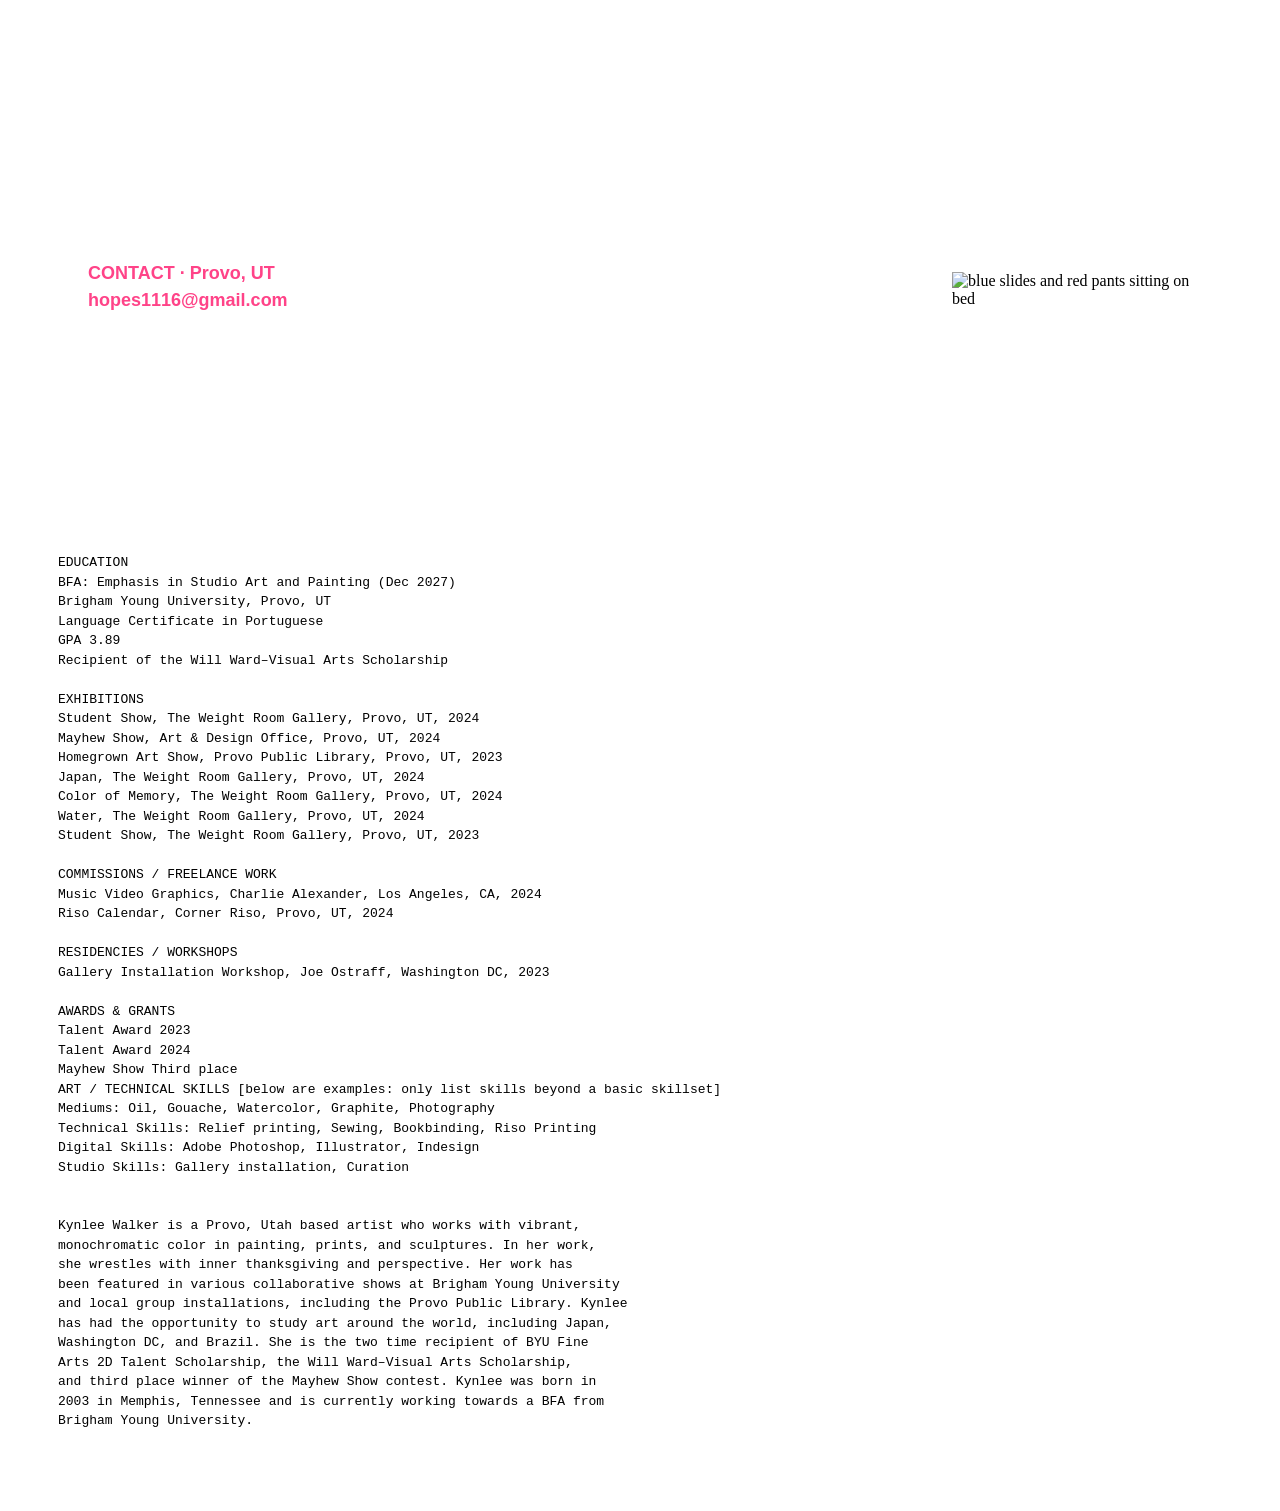
==== about.html @ 53f140f8 "Add files via upload" ====
<!DOCTYPE html>
<html lang="en">
<head>
    <meta charset="UTF-8">
    <meta name="viewport" content="width=device-width, initial-scale=1.0">
    <title>About/CV</title>
      <header class="top-bar">
     <span><h2><a href="index.html">Kynlee Walker</a></h2></span>
     <span><h3><a href="works.html">Works</a></h3></span>
     <span><h3><a href="blog.html">Photos</a></h3></span>
     <span><h3><a href="about.html">About/CV</a></h3></span>

</header>
</head>
<body>
    
<section class="split-section">
  <div class="split-text">
    <pre>
     <p class="smaller">
<h4>
CONTACT ∙ Provo, UT
hopes1116@gmail.com 
<a href="https://www.instagram.com/artofkynlee">Instagram</a>
    </h4></p>
  </div>
  <div class="split-image">
    <img src="Photos/profile.jpg" alt="blue slides and red pants sitting on bed">
 </pre>
</div>
</section>
  <pre> 
    
    <p class="small">

EDUCATION
BFA: Emphasis in Studio Art and Painting (Dec 2027)
Brigham Young University, Provo, UT
Language Certificate in Portuguese
GPA 3.89
Recipient of the Will Ward–Visual Arts Scholarship
 
EXHIBITIONS
Student Show, The Weight Room Gallery, Provo, UT, 2024
Mayhew Show, Art & Design Office, Provo, UT, 2024
Homegrown Art Show, Provo Public Library, Provo, UT, 2023
Japan, The Weight Room Gallery, Provo, UT, 2024
Color of Memory, The Weight Room Gallery, Provo, UT, 2024
Water, The Weight Room Gallery, Provo, UT, 2024
Student Show, The Weight Room Gallery, Provo, UT, 2023
 
COMMISSIONS / FREELANCE WORK 
Music Video Graphics, Charlie Alexander, Los Angeles, CA, 2024
Riso Calendar, Corner Riso, Provo, UT, 2024
 
RESIDENCIES / WORKSHOPS 
Gallery Installation Workshop, Joe Ostraff, Washington DC, 2023
 
AWARDS & GRANTS
Talent Award 2023
Talent Award 2024
Mayhew Show Third place 
ART / TECHNICAL SKILLS [below are examples: only list skills beyond a basic skillset]
Mediums: Oil, Gouache, Watercolor, Graphite, Photography
Technical Skills: Relief printing, Sewing, Bookbinding, Riso Printing
Digital Skills: Adobe Photoshop, Illustrator, Indesign
Studio Skills: Gallery installation, Curation


Kynlee Walker is a Provo, Utah based artist who works with vibrant, 
monochromatic color in painting, prints, and sculptures. In her work, 
she wrestles with inner thanksgiving and perspective. Her work has 
been featured in various collaborative shows at Brigham Young University 
and local group installations, including the Provo Public Library. Kynlee 
has had the opportunity to study art around the world, including Japan, 
Washington DC, and Brazil. She is the two time recipient of BYU Fine
Arts 2D Talent Scholarship, the Will Ward–Visual Arts Scholarship, 
and third place winner of the Mayhew Show contest. Kynlee was born in 
2003 in Memphis, Tennessee and is currently working towards a BFA from 
Brigham Young University.

    </p>
</pre>

</body>
</html>

<link rel="stylesheet" href="stylesheet.css">
---- stylesheet.css ----
html{
   background-image: url(images/website_background.jpg);
   background-size: 100%;
   background-attachment: fixed;
}

.grid-container {
display: grid;
grid-template-columns: (3, 1fr);
gap: 16px;
height: 750px;
row-gap: 40px;  
grid-template-areas:
"1 2 3";
background-color: blue;
}

.grid-container img {
  width: 100%;
  aspect-ratio: 1 / 1; /* Forces uniform squares (or use a fixed height like 250px) */
  object-fit: cover; /* Crops images cleanly to fill the box without stretching */
  display: block; /* Removes tiny whitespace gaps beneath images */
  border-radius: 8px; /* Optional rounded corners */
}

.top-bar {
  display: flex; 
  justify-content: space-between;
  color: white;
  padding: 15px 0;
  padding-left: 15px;
  padding-right: 15px;
}


h2{
    font-size: 35px;
    padding-top: 0px;
    color: rgb(255, 67, 136);
    font-family:'Segoe UI', Tahoma, Geneva, Verdana, sans-serif
}

h3{
    color: rgb(255, 255, 255);
    padding-top: 20px;
     font-family:'Segoe UI', Tahoma, Geneva, Verdana, sans-serif
}

a,
a:visited,
a:hover,
a:active {
  color: #ffffff;
}
a{
  text-decoration: none;
  transition: color 0.3s ease;
}
a:hover {
  color: rgb(255, 67, 136);
}

.gallery2 {
display: grid;
gap: 2.5rem;
padding: 1rem 3rem;
grid-template-columns: repeat(6, 1fr);
grid-auto-rows: minmax(5em, auto);
align-items:start;
}

.gallery2 div:nth-child(1) { grid-column: 1/4; grid-row: 2; }
.gallery2 div:nth-child(2) { grid-column: 2/4; grid-row: 1; }
.gallery2 div:nth-child(3) { grid-column: 4/6; grid-row: 2; }
.gallery2 div:nth-child(4) { grid-column: 2/5; grid-row: 3; }
.gallery2 div:nth-child(5) { grid-column: 5/7; grid-row: 3; }
.gallery2 div:nth-child(6) { grid-column: 1/4; grid-row: 4; }
.gallery2 div:nth-child(7) { grid-column: 2/5; grid-row: 5; }
.gallery2 div:nth-child(8) { grid-column: 2/6; grid-row: 6; }
.gallery2 div:nth-child(9) { grid-column: 5/7; grid-row: 5; }
.gallery2 div:nth-child(10) { grid-column: 4/6; grid-row: 7; }
.gallery2 div:nth-child(11) { grid-column: 1/4; grid-row: 8; }
.gallery2 div:nth-child(12) { grid-column: 4/7; grid-row: 8; }
.gallery2 div:nth-child(14) { grid-column: 5/7; grid-row: 9; }
.gallery2 div:nth-child(13) { grid-column: 2/5; grid-row: 10; }
.gallery2 div:nth-child(15) { grid-column: 5/7; grid-row: 10; }
.gallery2 div:nth-child(16) { grid-column: 4/7; grid-row: 11; }
.gallery2 div:nth-child(17) { grid-column: 3/6; grid-row: 12; }
.gallery2 div:nth-child(18) { grid-column: 1/3; grid-row: 12; }
.gallery2 div:nth-child(19) { grid-column: 5/7; grid-row: 13; }
.gallery2 div:nth-child(20) { grid-column: 1/4; grid-row: 14; }
.gallery2 div:nth-child(21) { grid-column: 4/7; grid-row: 15; }
.gallery2 div:nth-child(22) { grid-column: 1/3; grid-row: 15; }


.gallery3 img {
  width: 100%;
  height: 100%;
  object-fit: contain;
  display: block;
  cursor:alias;
  transition: transform 0.2s ease;
  border: none;      
  padding: 0;      
  box-shadow: none;
}

.gallery3 {
display: grid;
gap: 2.5rem;
padding: 1rem 3rem;
grid-template-columns: repeat(6, 1fr);
grid-auto-rows: minmax(5em, auto);
align-items:start;
}

.gallery3 div:nth-child(1) { grid-column: 1/3; grid-row: 1; }
.gallery3 div:nth-child(2) { grid-column: 3/5; grid-row: 1; }
.gallery3 div:nth-child(3) { grid-column: 5/7; grid-row: 1; }

.gallery3 img:hover {
  transform: scale(1.02);
}

.gallery2 img {
  width: 100%;
  height: 100%;
  object-fit: contain;
  display: block;
  cursor: zoom-in;
  transition: transform 0.2s ease;
  border: 12px solid #ffffff;
}

.gallery2 img,
.gallery2 video {
  width: 100%;
  height: auto;
  display: block;
  border: 12px solid #ffffff;
  box-sizing: border-box;
  
}

.gallery2 video:hover {
  transform: scale(1.02);
}

.gallery2 img:hover {
  transform: scale(1.02);
}

#photo-lightbox {
  border: none;
  padding: 0;
  margin: auto; /* Centers the dialog cleanly */
  background: transparent;
  width: 100vw;
  height: 100vh;
  max-width: 100vw;
  max-height: 100vh;
  overflow: hidden;
}

#photo-lightbox::backdrop {
  background: rgba(236, 148, 194, 0.85);
 
}

#lightbox-img {
  display: block;
  width: auto;
  height: auto;
  max-width: 90vw;  /* Leaves 5vw breathing room on left and right */
  max-height: 82vh; /* Leaves room at top and bottom for caption and close button */
  object-fit: contain; /* Guarantees the entire uncropped photo stays visible */

}

#lightbox-caption {
  color:rgb(226, 255, 63);
  margin-top: 0.75rem;
  font-family:Tahoma, Geneva, Verdana, sans-serif;
  font-size: 0.95rem;
  text-align: center;
}

#close-lightbox {
  position: fixed;
  top: 1.5rem;
  right: 2rem;
  background: none;
  border: none;
  cursor: pointer;
  align-items: center;
  justify-content: center;
  transition: opacity 0.2s ease, transform 0.2s ease;
  font-family: Verdana, Geneva, Tahoma, sans-serif;
  color: rgb(255, 63, 172);
}

#close-lightbox img {
  width: 80px;  /* Adjust to your preferred icon width */
  height: 80px; /* Adjust to your preferred icon height */
  object-fit: contain;
  display: block;
  border: none;
  box-shadow: none;
  pointer-events: none;
}
#close-lightbox:focus {
outline: none;
}

#lightbox-img,
#lightbox-video {
  max-width: 90vw;
  max-height: 82vh;
  width: auto;
  height: auto;
  box-sizing: border-box;
}

#lightbox-img[hidden],
#lightbox-video[hidden] {
  display: none;
}

.back-btn {
    position: fixed;
  top: 1.5rem;   /* Distance from the top edge of the screen */
  left: 2rem;    /* Distance from the left edge of the screen */
  z-index: 1000;
  display: inline-block;
  padding: 10px 10px;
  background-color: #345134;
  color: #ff8dba;
  text-decoration: none;
  border-radius: 5px;
  font-family: sans-serif;
  font-weight: bold;
  transition: background-color 0.2s ease;
}

.back-btn:hover {
  background-color: #dbff71;
}

.link-container {
  display: flex;
  justify-content: center; /* Centers the link and image horizontally */
  width: 100%;
}
.photo-link img {
  width: 300px; /* Adjust as needed */
  transition: filter 0.3s ease;
}
  .photo-link:hover img {
  filter:hue-rotate(290deg)
  }

#photo-lightbox[open] {
  display: flex;
  flex-direction: column;
  align-items: center;
  justify-content: center;
  text-align: center;
  gap: 1.5rem;
}

#photo-lightbox[open]:has(.lightbox-stage) {
  flex-direction: row;
  gap: 1.5rem;
}

.lightbox-stage {
  display: flex;
  flex-direction: column;
  align-items: center;
  text-align: center;
}

#slide-counter {
  color: #ff408c;
  font-family: 'Segoe UI', Tahoma, Geneva, Verdana, sans-serif;
  font-size: 0.8rem;
}

.nav-arrow {
  background: transparent;
  border: none;
  color: #ff408c;
  font-size: 2rem;
  padding: 0.5rem 0.75rem;
  cursor: pointer;
  transition: opacity 0.2s ease, transform 0.2s ease;
}
.nav-arrow:hover {
  opacity: 0.6;
  transform: scale(1.1);
}

.nav-arrow[hidden] {
  display: none;
}

p.small {
  line-height: 1.5;
   width: 300px;
   padding-left: 50px;
}

.split-section {
  display: grid;
  grid-template-columns: 3fr 1fr; /* 75% left column, 25% right column */
  align-items: center;
  gap: 3rem;
  max-width: 1200px;
  margin: 0 auto;
  box-sizing: border-box;
}

.split-text {
  line-height: 1.5;
  margin-top: 0;
  margin-bottom: 0;
  padding-left: 3rem;
}

.split-image img {
  width: 100%;
  height: auto;
  display: block;
  box-sizing: border-box;
  padding-right: 3rem;
}

@media (max-width: 500px) {
  .split-section {
    grid-template-columns: 1fr;
  }
}

p.smaller {
  line-height: 1.5;
   width: 300px;
   padding-left: 50px;
    font-family: 'Segoe UI', Tahoma, Geneva, Verdana, sans-serif;
}

h4{
    font-size: 18px;
    padding-top: 0px;
    color: rgb(255, 67, 136);
    font-family:'Segoe UI', Tahoma, Geneva, Verdana, sans-serif
}

.group-caption {
  margin: 1.5rem 0 0 0; /* Space between the white border and the words */
  font-family: 'Segoe UI', Tahoma, Geneva, Verdana, sans-serif;
  font-size: 1rem;
  color: #fffffe;
  text-align: center;    /* Change to 'left' if you want flush-left labels */
  cursor: pointer;
}
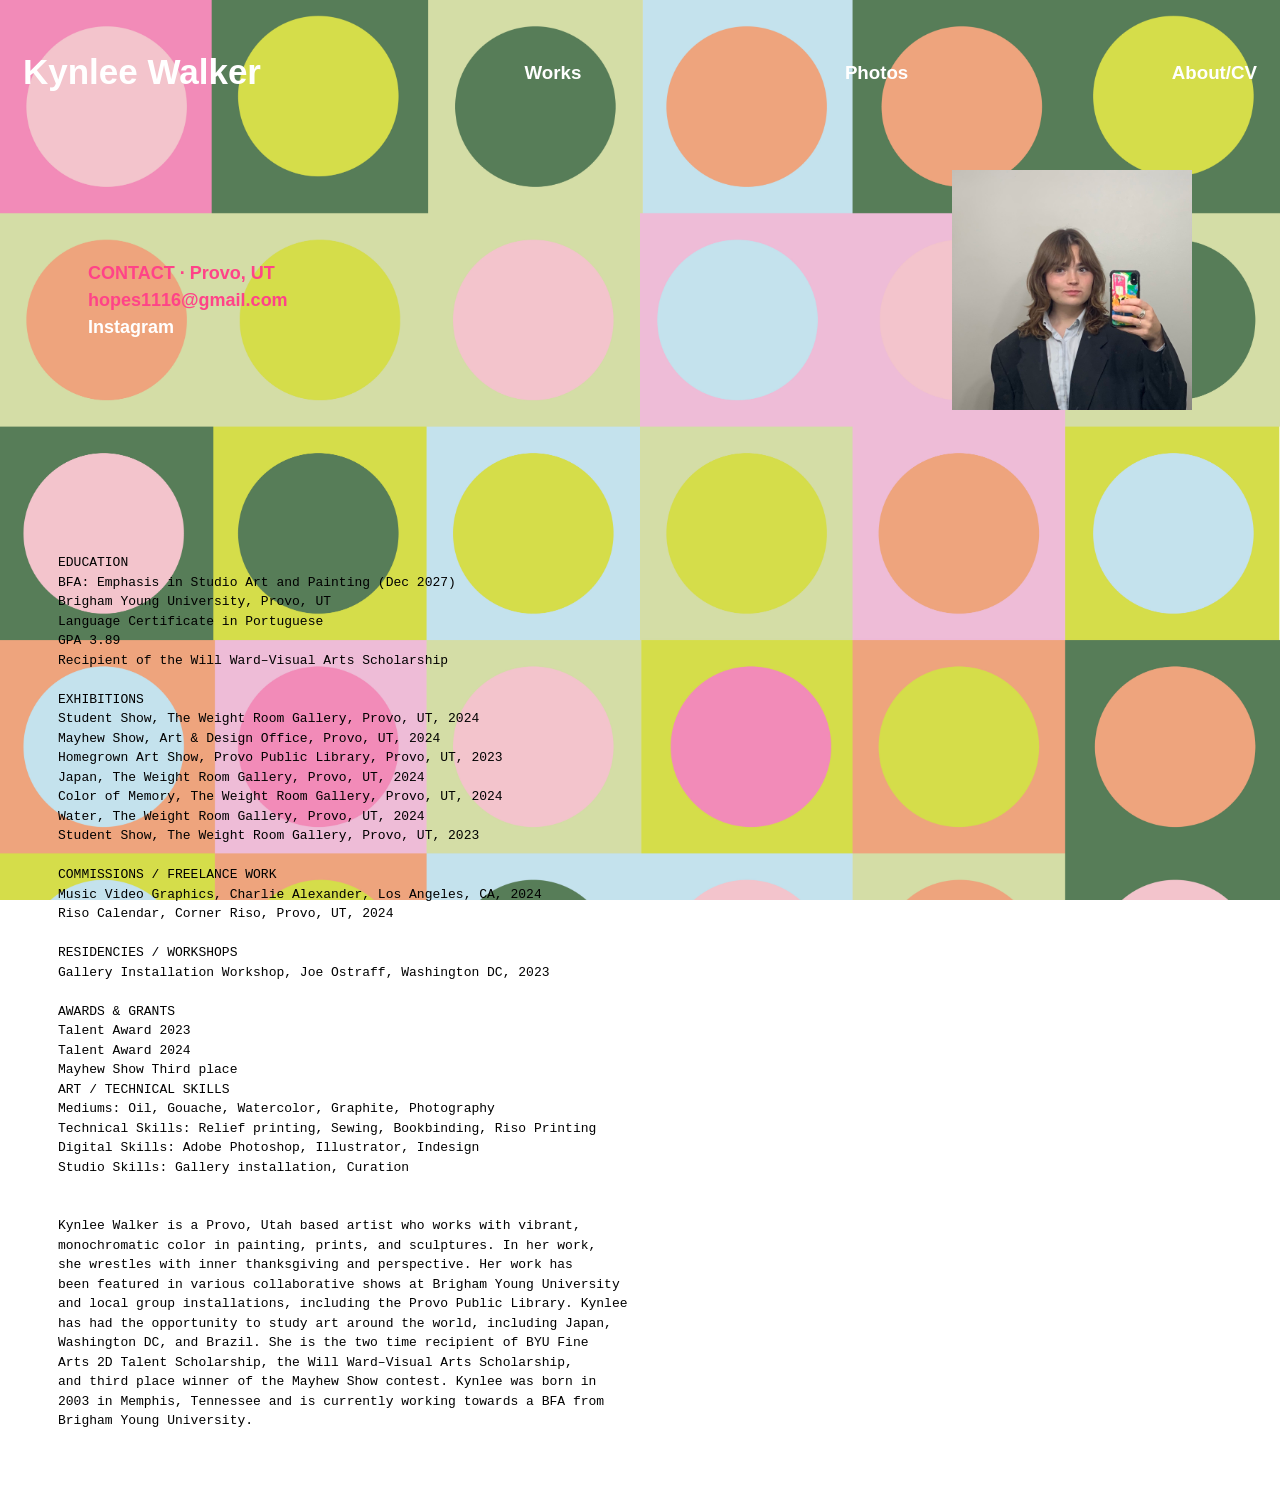
==== commit b4ad41b8: "Revise ART / TECHNICAL SKILLS section formatting Updated the formatting of the 'ART / TECHNICAL SKIL" ====
--- a/about.html
+++ b/about.html
@@ -60,7 +60,7 @@
 Talent Award 2023
 Talent Award 2024
 Mayhew Show Third place 
-ART / TECHNICAL SKILLS [below are examples: only list skills beyond a basic skillset]
+ART / TECHNICAL SKILLS
 Mediums: Oil, Gouache, Watercolor, Graphite, Photography
 Technical Skills: Relief printing, Sewing, Bookbinding, Riso Printing
 Digital Skills: Adobe Photoshop, Illustrator, Indesign
@@ -85,4 +85,4 @@
 </body>
 </html>
 
-<link rel="stylesheet" href="stylesheet.css">+<link rel="stylesheet" href="stylesheet.css">
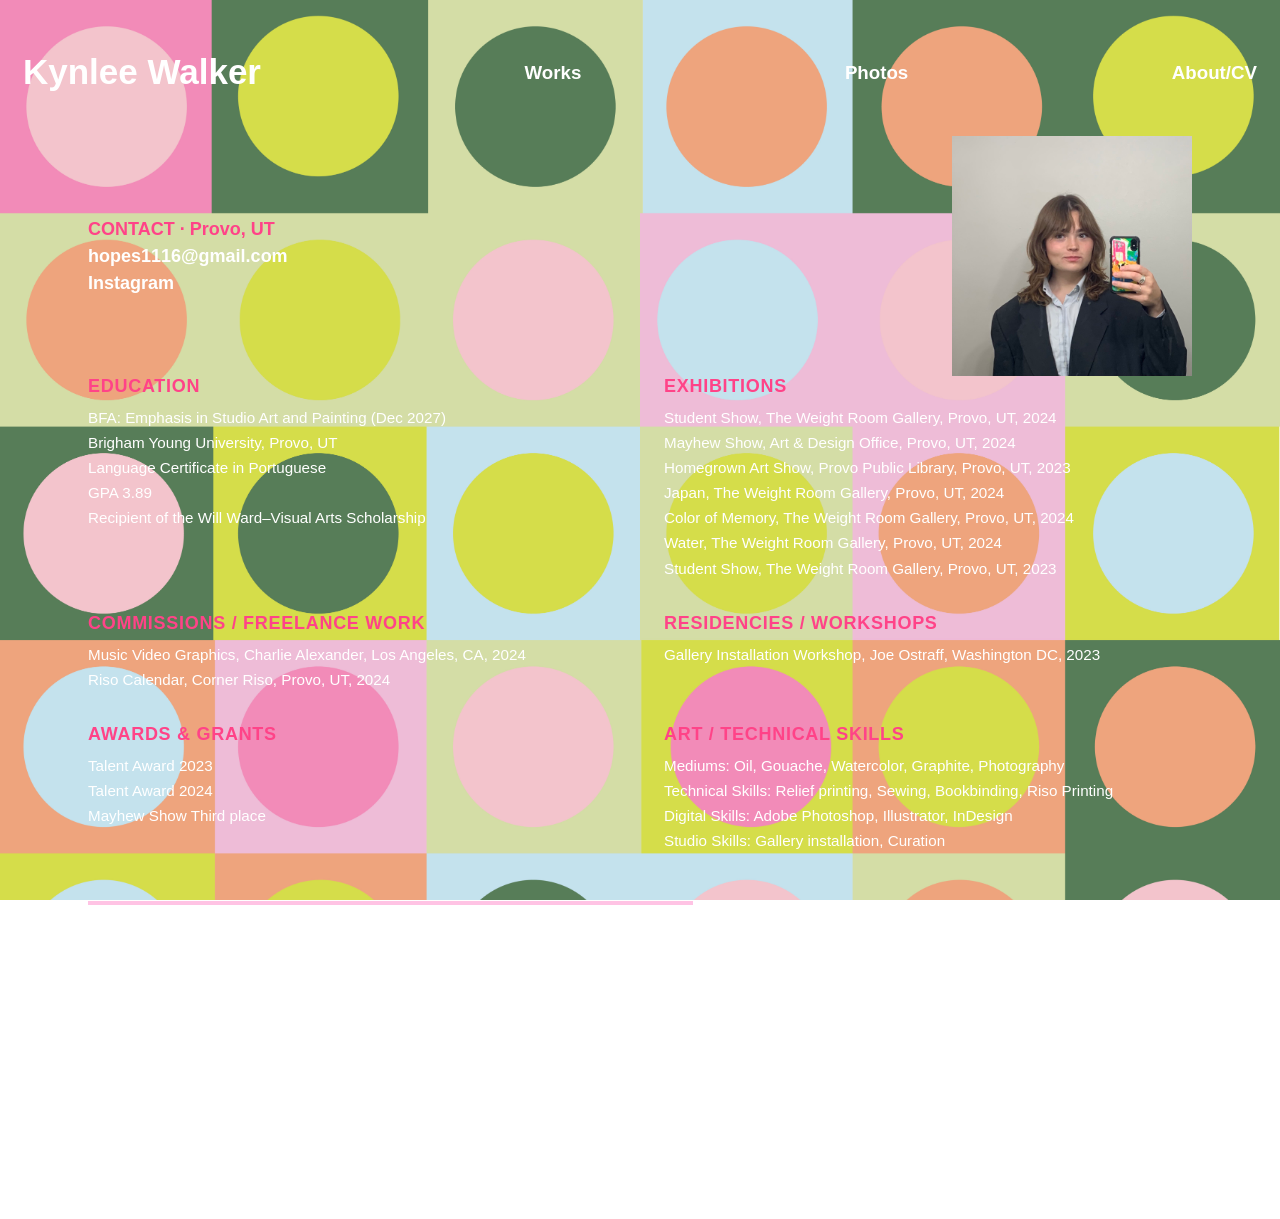
==== commit 9448b5c7: "Add files via upload" ====
--- a/about.html
+++ b/about.html
@@ -4,85 +4,91 @@
     <meta charset="UTF-8">
     <meta name="viewport" content="width=device-width, initial-scale=1.0">
     <title>About/CV</title>
-      <header class="top-bar">
+    <link rel="stylesheet" href="stylesheet.css">
+</head>
+<body>
+
+  <header class="top-bar">
      <span><h2><a href="index.html">Kynlee Walker</a></h2></span>
      <span><h3><a href="works.html">Works</a></h3></span>
      <span><h3><a href="blog.html">Photos</a></h3></span>
      <span><h3><a href="about.html">About/CV</a></h3></span>
-
-</header>
-</head>
-<body>
+  </header>
     
 <section class="split-section">
-  <div class="split-text">
-    <pre>
-     <p class="smaller">
-<h4>
-CONTACT ∙ Provo, UT
-hopes1116@gmail.com 
-<a href="https://www.instagram.com/artofkynlee">Instagram</a>
-    </h4></p>
-  </div>
-  <div class="split-image">
-    <img src="Photos/profile.jpg" alt="blue slides and red pants sitting on bed">
- </pre>
-</div>
-</section>
-  <pre> 
-    
-    <p class="small">
+    <div class="split-text">
+      <h4>
+        CONTACT ∙ Provo, UT<br>
+        <a href="mailto:hopes1116@gmail.com">hopes1116@gmail.com</a><br>
+        <a href="https://www.instagram.com/artofkynlee" target="_blank" rel="noopener">Instagram</a>
+      </h4>
+    </div>
+    <div class="split-image">
+      <img src="Photos/profile.jpg" alt="blue slides and red pants sitting on bed">
+    </div>
+  </section>
 
-EDUCATION
-BFA: Emphasis in Studio Art and Painting (Dec 2027)
-Brigham Young University, Provo, UT
-Language Certificate in Portuguese
-GPA 3.89
-Recipient of the Will Ward–Visual Arts Scholarship
- 
-EXHIBITIONS
-Student Show, The Weight Room Gallery, Provo, UT, 2024
-Mayhew Show, Art & Design Office, Provo, UT, 2024
-Homegrown Art Show, Provo Public Library, Provo, UT, 2023
-Japan, The Weight Room Gallery, Provo, UT, 2024
-Color of Memory, The Weight Room Gallery, Provo, UT, 2024
-Water, The Weight Room Gallery, Provo, UT, 2024
-Student Show, The Weight Room Gallery, Provo, UT, 2023
- 
-COMMISSIONS / FREELANCE WORK 
-Music Video Graphics, Charlie Alexander, Los Angeles, CA, 2024
-Riso Calendar, Corner Riso, Provo, UT, 2024
- 
-RESIDENCIES / WORKSHOPS 
-Gallery Installation Workshop, Joe Ostraff, Washington DC, 2023
- 
-AWARDS & GRANTS
-Talent Award 2023
-Talent Award 2024
-Mayhew Show Third place 
-ART / TECHNICAL SKILLS
-Mediums: Oil, Gouache, Watercolor, Graphite, Photography
-Technical Skills: Relief printing, Sewing, Bookbinding, Riso Printing
-Digital Skills: Adobe Photoshop, Illustrator, Indesign
-Studio Skills: Gallery installation, Curation
+<main class="cv-container">
+    <div class="cv-block">
+      <h4>EDUCATION</h4>
+      <p>
+        BFA: Emphasis in Studio Art and Painting (Dec 2027)<br>
+        Brigham Young University, Provo, UT<br>
+        Language Certificate in Portuguese<br>
+        GPA 3.89<br>
+        Recipient of the Will Ward–Visual Arts Scholarship
+      </p>
+    </div>
 
+ <div class="cv-block">
+      <h4>EXHIBITIONS</h4>
+      <p>
+        Student Show, The Weight Room Gallery, Provo, UT, 2024<br>
+        Mayhew Show, Art &amp; Design Office, Provo, UT, 2024<br>
+        Homegrown Art Show, Provo Public Library, Provo, UT, 2023<br>
+        Japan, The Weight Room Gallery, Provo, UT, 2024<br>
+        Color of Memory, The Weight Room Gallery, Provo, UT, 2024<br>
+        Water, The Weight Room Gallery, Provo, UT, 2024<br>
+        Student Show, The Weight Room Gallery, Provo, UT, 2023
+      </p>
+    </div>
+    <div class="cv-block">
+      <h4>COMMISSIONS / FREELANCE WORK</h4>
+      <p>
+        Music Video Graphics, Charlie Alexander, Los Angeles, CA, 2024<br>
+        Riso Calendar, Corner Riso, Provo, UT, 2024
+      </p>
+    </div>
+ <div class="cv-block">
+      <h4>RESIDENCIES / WORKSHOPS</h4>
+      <p>
+        Gallery Installation Workshop, Joe Ostraff, Washington DC, 2023
+      </p>
+    </div>
 
-Kynlee Walker is a Provo, Utah based artist who works with vibrant, 
-monochromatic color in painting, prints, and sculptures. In her work, 
-she wrestles with inner thanksgiving and perspective. Her work has 
-been featured in various collaborative shows at Brigham Young University 
-and local group installations, including the Provo Public Library. Kynlee 
-has had the opportunity to study art around the world, including Japan, 
-Washington DC, and Brazil. She is the two time recipient of BYU Fine
-Arts 2D Talent Scholarship, the Will Ward–Visual Arts Scholarship, 
-and third place winner of the Mayhew Show contest. Kynlee was born in 
-2003 in Memphis, Tennessee and is currently working towards a BFA from 
-Brigham Young University.
-
-    </p>
-</pre>
+    <div class="cv-block">
+      <h4>AWARDS &amp; GRANTS</h4>
+      <p>
+        Talent Award 2023<br>
+        Talent Award 2024<br>
+        Mayhew Show Third place
+      </p>
+    </div>
+    <div class="cv-block">
+      <h4>ART / TECHNICAL SKILLS</h4>
+      <p>
+        Mediums: Oil, Gouache, Watercolor, Graphite, Photography<br>
+        Technical Skills: Relief printing, Sewing, Bookbinding, Riso Printing<br>
+        Digital Skills: Adobe Photoshop, Illustrator, InDesign<br>
+        Studio Skills: Gallery installation, Curation
+      </p>
+    </div>
+ <div class="cv-bio">
+      <p>
+        Kynlee Walker is a Provo, Utah based artist who works with vibrant, monochromatic color in painting, prints, and sculptures. In her work, she wrestles with inner thanksgiving and perspective. Her work has been featured in various collaborative shows at Brigham Young University and local group installations, including the Provo Public Library. Kynlee has had the opportunity to study art around the world, including Japan, Washington DC, and Brazil. She is the two time recipient of BYU Fine Arts 2D Talent Scholarship, the Will Ward–Visual Arts Scholarship, and third place winner of the Mayhew Show contest. Kynlee was born in 2003 in Memphis, Tennessee and is currently working towards a BFA from Brigham Young University.
+      </p>
+    </div>
+  </main>
 
 </body>
-</html>
-
-<link rel="stylesheet" href="stylesheet.css">
+</html>
--- a/stylesheet.css
+++ b/stylesheet.css
@@ -1,17 +1,14 @@
 html{
    background-image: url(images/website_background.jpg);
-   background-size: 100%;
+   background-size: cover;
    background-attachment: fixed;
 }
 
 .grid-container {
 display: grid;
-grid-template-columns: (3, 1fr);
+grid-template-columns: repeat(3, 1fr);
 gap: 16px;
-height: 750px;
 row-gap: 40px;  
-grid-template-areas:
-"1 2 3";
 background-color: blue;
 }
 
@@ -58,15 +55,6 @@
 }
 a:hover {
   color: rgb(255, 67, 136);
-}
-
-.gallery2 {
-display: grid;
-gap: 2.5rem;
-padding: 1rem 3rem;
-grid-template-columns: repeat(6, 1fr);
-grid-auto-rows: minmax(5em, auto);
-align-items:start;
 }
 
 .gallery2 div:nth-child(1) { grid-column: 1/4; grid-row: 2; }
@@ -124,13 +112,24 @@
 
 .gallery2 img {
   width: 100%;
-  height: 100%;
+  height: auto;
   object-fit: contain;
   display: block;
   cursor: zoom-in;
   transition: transform 0.2s ease;
+  box-sizing: border-box;
   border: 12px solid #ffffff;
 }
+
+.gallery2 {
+display: grid;
+gap: 2.5rem;
+padding: 1rem 3rem;
+grid-template-columns: repeat(6, 1fr);
+grid-auto-rows: minmax(5em, auto);
+align-items:start;
+}
+
 
 .gallery2 img,
 .gallery2 video {
@@ -252,7 +251,9 @@
   width: 100%;
 }
 .photo-link img {
-  width: 300px; /* Adjust as needed */
+  width: 100%;
+  max-width: 300px;
+  height: auto;
   transition: filter 0.3s ease;
 }
   .photo-link:hover img {
@@ -306,8 +307,10 @@
 
 p.small {
   line-height: 1.5;
-   width: 300px;
+    width: 100%;
+   max-width: 300px;
    padding-left: 50px;
+   box-sizing: border-box;
 }
 
 .split-section {
@@ -343,8 +346,10 @@
 
 p.smaller {
   line-height: 1.5;
-   width: 300px;
+   width: 100%;
+   max-width: 300px;
    padding-left: 50px;
+   box-sizing: border-box;
     font-family: 'Segoe UI', Tahoma, Geneva, Verdana, sans-serif;
 }
 
@@ -363,3 +368,291 @@
   text-align: center;    /* Change to 'left' if you want flush-left labels */
   cursor: pointer;
 }
+
+@media (max-width: 768px) {
+  .gallery2,
+  .gallery3 {
+    padding: 1rem 1.25rem;
+    gap: 1.5rem;
+  }
+
+  .split-section {
+    grid-template-columns: 1fr;
+    gap: 1.5rem;
+    padding: 0 1.25rem;
+  }
+
+  .split-text {
+    padding-left: 0;
+  }
+  .split-image img {
+    padding-right: 0;
+  }
+
+  p.small,
+  p.smaller {
+    padding-left: 1.25rem;
+    max-width: 100%;
+  }
+
+  /* Stack the 3-column gallery3 into 1 column */
+  .gallery3 {
+    grid-template-columns: 1fr;
+  }
+
+  .gallery3 div:nth-child(n) {
+    grid-column: auto;
+    grid-row: auto;
+  }
+    .gallery2 {
+    grid-template-columns: repeat(2, 1fr);
+    grid-auto-rows: auto;
+  }
+
+  .gallery2 div:nth-child(n) {
+    grid-column: auto;
+    grid-row: auto;
+  }
+}
+
+@media (max-width: 480px) {
+  /* Stack top navigation links if they get crowded */
+  .top-bar {
+    flex-wrap: wrap;
+    gap: 10px;
+  }
+
+  /* Stack all grids into 1 full-width column */
+  .grid-container,
+  .gallery2 {
+    grid-template-columns: 1fr;
+  }
+
+  /* Thinner white photo borders on small screens */
+  .gallery2 img,
+  .gallery2 video {
+    border-width: 8px;
+  }
+
+  .back-btn {
+    top: 1rem;
+    left: 1rem;
+    padding: 8px 10px;
+    font-size: 0.85rem;
+  }
+
+  #close-lightbox {
+    top: 0.75rem;
+    right: 1rem;
+  }
+
+  #close-lightbox img {
+    width: 44px;
+    height: 44px;
+  }
+   #photo-lightbox[open]:has(.lightbox-stage) {
+    gap: 0.25rem;
+  }
+
+  .nav-arrow {
+    font-size: 1.5rem;
+    padding: 0.25rem;
+  }
+
+  #lightbox-img,
+  #lightbox-video {
+    max-width: 82vw;
+  }
+}
+
+@media (max-width: 768px) {
+  .top-bar {
+    flex-wrap: wrap;
+    align-items: baseline;
+    gap: 0.5rem 1rem;
+    padding: 10px 1rem;
+  }
+
+  .top-bar h2 {
+    font-size: 26px;
+    margin: 0;
+  }
+
+  .top-bar h3 {
+    padding-top: 0;
+    margin: 0;
+    font-size: 1rem;
+  }
+
+  .gallery2 {
+    grid-template-columns: repeat(4, 1fr);
+    grid-auto-rows: auto;
+    gap: 1.25rem 0.75rem;
+    padding: 1rem 1rem 3rem;
+  }
+
+  /* Slightly thinner white frame on smaller screens */
+  .gallery2 img,
+  .gallery2 video {
+    border-width: 6px;
+  }
+  .gallery2 div:nth-child(2)  { grid-column: 2 / 4; grid-row: 1; }
+  .gallery2 div:nth-child(1)  { grid-column: 1 / 3; grid-row: 2; }
+  .gallery2 div:nth-child(3)  { grid-column: 3 / 5; grid-row: 2; }
+  .gallery2 div:nth-child(4)  { grid-column: 1 / 4; grid-row: 3; }
+  .gallery2 div:nth-child(5)  { grid-column: 3 / 5; grid-row: 4; }
+  .gallery2 div:nth-child(6)  { grid-column: 1 / 3; grid-row: 5; }
+  .gallery2 div:nth-child(7)  { grid-column: 2 / 5; grid-row: 6; }
+  .gallery2 div:nth-child(9)  { grid-column: 3 / 5; grid-row: 7; }
+  .gallery2 div:nth-child(8)  { grid-column: 1 / 4; grid-row: 8; } /* Wide geese triptych */
+  .gallery2 div:nth-child(10) { grid-column: 2 / 4; grid-row: 9; }
+  .gallery2 div:nth-child(11) { grid-column: 1 / 3; grid-row: 10; }
+  .gallery2 div:nth-child(12) { grid-column: 3 / 5; grid-row: 10; }
+  .gallery2 div:nth-child(14) { grid-column: 3 / 5; grid-row: 11; }
+  .gallery2 div:nth-child(13) { grid-column: 1 / 4; grid-row: 12; }
+  .gallery2 div:nth-child(15) { grid-column: 2 / 5; grid-row: 13; }
+  .gallery2 div:nth-child(16) { grid-column: 2 / 5; grid-row: 14; }
+  .gallery2 div:nth-child(18) { grid-column: 1 / 3; grid-row: 15; }
+  .gallery2 div:nth-child(17) { grid-column: 2 / 5; grid-row: 16; }
+  .gallery2 div:nth-child(19) { grid-column: 3 / 5; grid-row: 17; }
+  .gallery2 div:nth-child(20) { grid-column: 1 / 4; grid-row: 18; }
+  .gallery2 div:nth-child(22) { grid-column: 1 / 3; grid-row: 19; }
+  .gallery2 div:nth-child(21) { grid-column: 2 / 5; grid-row: 20; }
+
+    #close-lightbox {
+    top: 0.75rem;
+    right: 0.75rem;
+  }
+
+  #close-lightbox img {
+    width: 48px;
+    height: 48px;
+  }
+}
+
+@media (max-width: 768px) {
+  /* Stagger the 3 photo albums on a 4-column mobile grid to match Works */
+  .gallery3 {
+    grid-template-columns: repeat(4, 1fr);
+    grid-auto-rows: auto;
+    gap: 2rem 0.75rem;
+    padding: 1.5rem 1rem 3rem;
+  }
+
+  /* Album 1: Left-aligned, spans 3 columns */
+  .gallery3 div:nth-child(1) {
+    grid-column: 1 / 4;
+    grid-row: 1;
+  }
+  .gallery3 div:nth-child(2) {
+    grid-column: 2 / 5;
+    grid-row: 2;
+  }
+
+  /* Album 3: Centered, spans 3 columns */
+  .gallery3 div:nth-child(3) {
+    grid-column: 1 / 4;
+    grid-row: 3;
+  }
+  .group-caption {
+    margin-top: 0.75rem;
+    font-size: 0.95rem;
+  }
+
+  /* Prevent lightbox arrows from squishing the slideshow image on phones */
+  #photo-lightbox[open]:has(.lightbox-stage) {
+    gap: 0.25rem;
+    padding: 0 0.25rem;
+    box-sizing: border-box;
+  }
+
+  .nav-arrow {
+    font-size: 1.5rem;
+    padding: 0.5rem 0.35rem;
+  }
+
+    #lightbox-img {
+    max-width: 80vw;
+    max-height: 75vh;
+  }
+}
+
+.cv-container {
+  max-width: 1200px;
+  margin: 0 auto 4rem;
+  padding: 0 3rem;
+  display: grid;
+  grid-template-columns: repeat(2, 1fr);
+  gap: 2rem 3rem;
+  font-family: 'Segoe UI', Tahoma, Geneva, Verdana, sans-serif;
+  color: #ffffff;
+  box-sizing: border-box;
+}
+
+.cv-block h4 {
+  margin: 0 0 0.5rem 0;
+  letter-spacing: 0.04em;
+}
+.cv-block p,
+.cv-bio p {
+  margin: 0;
+  line-height: 1.65;
+  font-size: 0.95rem;
+}
+.cv-bio {
+  grid-column: 1 / -1;
+  max-width: 68ch;
+  margin-top: 1rem;
+  padding-top: 1.5rem;
+  border-top: 4px solid rgba(255, 19, 149, 0.25);
+}
+
+@media (max-width: 768px) {
+  .split-section {
+    grid-template-columns: repeat(4, 1fr);
+    gap: 1.25rem;
+    padding: 0 1rem;
+  }
+
+  .split-text {
+    grid-column: 1 / 5;
+  }
+
+  .split-image {
+    grid-column: 2 / 5; 
+  }
+  .split-image img {
+    border-width: 6px;
+  }
+
+  .cv-container {
+    grid-template-columns: 1fr;
+    gap: 1.5rem;
+    padding: 0 1rem 3rem;
+  }
+}
+
+body.home-page {
+  display: flex;
+  flex-direction: column;
+  min-height: 100vh;
+}
+
+/* Fill the remaining space below the top-bar and center the photo */
+.home-center {
+  flex: 1;
+  display: flex;
+  align-items: center;
+  justify-content: center;
+  padding: 1.5rem;
+  box-sizing: border-box;
+}
+.home-center img {
+  max-width: 70vw;
+  max-height: 55vh;
+  width: auto;
+  height: auto;
+  display: block;
+  box-sizing: border-box;
+  transition: transform 0.2s ease;
+}
